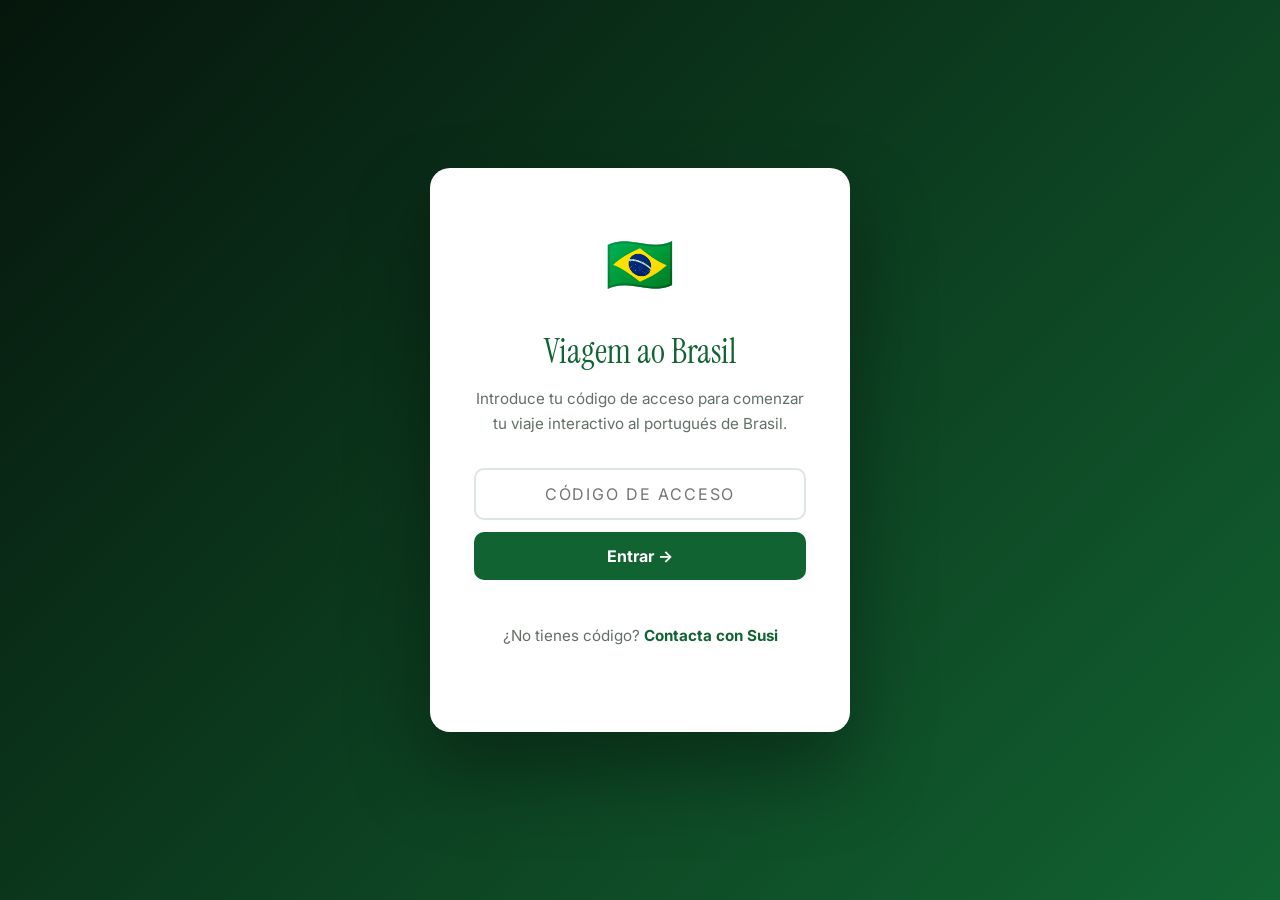
==== index.html @ 68c370e6 "Initial commit: Viagem ao Brasil interactive Portuguese learning app Trip-map style app with access " ====
<!DOCTYPE html>
<html lang="es">
<head>
  <meta charset="UTF-8">
  <meta name="viewport" content="width=device-width, initial-scale=1.0">
  <title>Viagem ao Brasil — LinguaGym</title>
  <meta name="robots" content="noindex">
  <link rel="preconnect" href="https://fonts.googleapis.com">
  <link rel="preconnect" href="https://fonts.gstatic.com" crossorigin>
  <link href="https://fonts.googleapis.com/css2?family=Instrument+Serif&family=Inter:wght@400;700;800;900&display=swap" rel="stylesheet">
  <link rel="stylesheet" href="style.css">
</head>
<body data-page="index">

  <!-- ACCESS GATE -->
  <div class="access-gate" id="access-gate" style="display:none">
    <div class="gate-card">
      <div class="gate-flag">🇧🇷</div>
      <h1>Viagem ao Brasil</h1>
      <p>Introduce tu código de acceso para comenzar tu viaje interactivo al portugués de Brasil.</p>
      <form class="gate-form" id="code-form">
        <input
          type="text"
          id="code-input"
          placeholder="CÓDIGO DE ACCESO"
          autocomplete="off"
          spellcheck="false"
          maxlength="20"
        >
        <button type="submit">Entrar →</button>
        <p class="gate-error" id="code-error"></p>
      </form>
      <p class="gate-footer">¿No tienes código? <a href="mailto:info@linguasat.com">Contacta con Susi</a></p>
    </div>
  </div>

  <!-- HEADER -->
  <header class="vab-header">
    <a class="vab-brand" href="../website/index.html" title="Volver a LinguaSAT">
      <img src="../website/logo.png" alt="LinguaSAT" onerror="this.style.display='none';this.nextElementSibling.style.display='block'">
      <span style="display:none;font-weight:900;color:var(--green-700);font-size:1.1rem">LinguaSAT</span>
    </a>
    <div class="vab-header-right">
      <span class="progress-label">Tu progreso</span>
      <div class="progress-bar-outer">
        <div class="progress-bar-inner" id="progress-bar"></div>
      </div>
      <span class="progress-text" id="progress-text">0/6 destinos</span>
      <button class="logout-btn" id="logout-btn" title="Cerrar sesión">Salir</button>
    </div>
  </header>

  <!-- MAIN -->
  <main class="vab-main">
    <section class="hero-section">
      <p class="eyebrow">LinguaGym · Viagem ao Brasil</p>
      <h1>Tu viaje interactivo<br>al portugués</h1>
      <p class="hero-sub">Aprende vocabulario, diálogos y cultura brasileña a través de seis destinos. Completa cada parada para desbloquear la siguiente.</p>
    </section>

    <div class="destinations-grid" id="destinations-grid">
      <!-- Populated by JS -->
    </div>
  </main>

  <footer class="vab-footer">
    <p>Viagem ao Brasil · <a href="../website/index.html">LinguaSAT</a> · Susi de Albuquerque Teixeira</p>
  </footer>

  <script src="app.js"></script>
</body>
</html>
---- style.css ----
:root {
  --green-950: #06160c;
  --green-700: #126332;
  --green-500: #19a65a;
  --green-100: #e8f5eb;
  --yellow: #f4d653;
  --blue: #263a8b;
  --ink: #132018;
  --muted: #617066;
  --line: #dce7df;
  --paper: #ffffff;
  --soft: #f5f9f3;
  --radius: 10px;
  --serif: "Instrument Serif", Georgia, serif;
  --sans: "Inter", Arial, sans-serif;
}

* { box-sizing: border-box; margin: 0; padding: 0; }

body {
  font-family: var(--sans);
  color: var(--ink);
  background: var(--soft);
  line-height: 1.6;
  -webkit-font-smoothing: antialiased;
  min-height: 100vh;
}

img { max-width: 100%; display: block; }
a { color: inherit; text-decoration: none; }

/* ── ACCESS GATE ─────────────────────────────────────── */
.access-gate {
  position: fixed;
  inset: 0;
  background: linear-gradient(135deg, var(--green-950) 0%, var(--green-700) 100%);
  display: flex;
  align-items: center;
  justify-content: center;
  z-index: 100;
  padding: 24px;
}

.gate-card {
  background: white;
  border-radius: 20px;
  padding: 52px 44px;
  max-width: 420px;
  width: 100%;
  text-align: center;
  box-shadow: 0 40px 80px rgba(0,0,0,.35);
}

.gate-flag { font-size: 3.5rem; margin-bottom: 16px; }

.gate-card h1 {
  font-family: var(--serif);
  font-size: 2.1rem;
  font-weight: 400;
  color: var(--green-700);
  margin-bottom: 8px;
}

.gate-card > p {
  color: var(--muted);
  font-size: .95rem;
  margin-bottom: 32px;
}

.gate-form { display: flex; flex-direction: column; gap: 12px; }

.gate-form input {
  padding: 14px 16px;
  border: 2px solid var(--line);
  border-radius: var(--radius);
  font-size: 1rem;
  font-family: var(--sans);
  text-align: center;
  letter-spacing: .12em;
  text-transform: uppercase;
  outline: none;
  transition: border-color .2s;
}

.gate-form input:focus { border-color: var(--green-500); }
.gate-form input.error { border-color: #e53e3e; animation: shake .3s ease; }

@keyframes shake {
  0%,100% { transform: translateX(0); }
  25% { transform: translateX(-8px); }
  75% { transform: translateX(8px); }
}

.gate-form button {
  padding: 14px;
  background: var(--green-700);
  color: white;
  border: none;
  border-radius: var(--radius);
  font-size: 1rem;
  font-weight: 700;
  font-family: var(--sans);
  cursor: pointer;
  transition: background .2s;
}

.gate-form button:hover { background: var(--green-500); }

.gate-error {
  color: #e53e3e;
  font-size: .88rem;
  margin-top: 8px;
}

.gate-footer {
  margin-top: 24px;
  font-size: .85rem;
  color: var(--muted);
}

.gate-footer a { color: var(--green-700); font-weight: 700; }

/* ── HEADER ──────────────────────────────────────────── */
.vab-header {
  position: sticky;
  top: 0;
  z-index: 50;
  background: white;
  border-bottom: 1px solid var(--line);
  padding: 0 28px;
  height: 66px;
  display: flex;
  align-items: center;
  justify-content: space-between;
  gap: 20px;
}

.vab-brand img { height: 38px; width: auto; }

.vab-header-right {
  display: flex;
  align-items: center;
  gap: 12px;
  flex: 1;
  justify-content: flex-end;
}

.progress-label {
  font-size: .78rem;
  font-weight: 700;
  color: var(--muted);
  white-space: nowrap;
}

.progress-bar-outer {
  flex: 1;
  max-width: 200px;
  height: 8px;
  background: var(--line);
  border-radius: 999px;
  overflow: hidden;
}

.progress-bar-inner {
  height: 100%;
  background: var(--green-500);
  border-radius: 999px;
  transition: width .6s ease;
  width: 0%;
}

.progress-text {
  font-size: .85rem;
  font-weight: 800;
  color: var(--green-700);
  white-space: nowrap;
}

.logout-btn {
  background: none;
  border: 1px solid var(--line);
  border-radius: var(--radius);
  padding: 6px 11px;
  cursor: pointer;
  font-size: .9rem;
  color: var(--muted);
  transition: all .2s;
}

.logout-btn:hover { border-color: var(--green-700); color: var(--green-700); }

/* ── TRIP MAP ────────────────────────────────────────── */
.vab-main { max-width: 1100px; margin: 0 auto; padding: 56px 24px 80px; }

.hero-section { text-align: center; margin-bottom: 60px; }

.eyebrow {
  font-size: .78rem;
  font-weight: 900;
  letter-spacing: .1em;
  text-transform: uppercase;
  color: var(--green-500);
  margin-bottom: 12px;
}

.hero-section h1 {
  font-family: var(--serif);
  font-size: clamp(2.8rem, 6vw, 5.2rem);
  font-weight: 400;
  color: var(--green-700);
  line-height: 1.04;
  margin-bottom: 16px;
}

.hero-sub {
  color: var(--muted);
  font-size: 1.08rem;
  max-width: 520px;
  margin: 0 auto;
}

.destinations-grid {
  display: grid;
  grid-template-columns: repeat(3, 1fr);
  gap: 20px;
}

.dest-card {
  background: white;
  border: 1.5px solid var(--line);
  border-radius: 14px;
  padding: 28px 24px;
  display: flex;
  flex-direction: column;
  gap: 10px;
  transition: transform .2s, box-shadow .2s;
}

.dest-card:not(.locked):hover {
  transform: translateY(-4px);
  box-shadow: 0 16px 40px rgba(7,61,27,.12);
}

.dest-card.locked { opacity: .5; filter: grayscale(.5); }
.dest-card.done { border-color: var(--green-500); background: var(--green-100); }

.dest-number {
  font-size: .7rem;
  font-weight: 900;
  letter-spacing: .12em;
  color: var(--muted);
  text-transform: uppercase;
}

.dest-emoji { font-size: 2.4rem; }

.dest-info h3 {
  font-size: 1.12rem;
  font-weight: 800;
  margin-bottom: 2px;
}

.dest-subtitle {
  font-size: .78rem;
  font-weight: 700;
  color: var(--green-700);
  text-transform: uppercase;
  letter-spacing: .05em;
  margin-bottom: 6px;
}

.dest-desc { font-size: .88rem; color: var(--muted); line-height: 1.5; }

.dest-status { margin-top: auto; padding-top: 8px; }

.badge {
  display: inline-flex;
  align-items: center;
  padding: 8px 16px;
  border-radius: 999px;
  font-size: .82rem;
  font-weight: 800;
}

.done-badge { background: var(--green-700); color: white; }
.locked-badge { background: var(--line); color: var(--muted); }
.start-badge { background: var(--green-700); color: white; transition: background .2s; }
.start-badge:hover { background: var(--green-500); }

/* ── LESSON HEADER ───────────────────────────────────── */
.lesson-header {
  position: sticky;
  top: 0;
  z-index: 50;
  background: white;
  border-bottom: 1px solid var(--line);
  padding: 0 28px;
  height: 66px;
  display: flex;
  align-items: center;
  gap: 16px;
}

.back-link {
  display: inline-flex;
  align-items: center;
  gap: 6px;
  font-size: .88rem;
  font-weight: 700;
  color: var(--muted);
  transition: color .2s;
  white-space: nowrap;
}

.back-link:hover { color: var(--green-700); }

.lesson-title-header {
  font-family: var(--serif);
  font-size: 1.15rem;
  color: var(--ink);
}

.lesson-steps {
  display: flex;
  align-items: center;
  gap: 4px;
  margin-left: auto;
}

.step {
  display: flex;
  align-items: center;
  gap: 7px;
  padding: 6px 14px;
  border-radius: 999px;
  font-size: .8rem;
  font-weight: 700;
  color: var(--muted);
  transition: all .2s;
}

.step.active { background: var(--green-100); color: var(--green-700); }
.step.done { color: var(--green-500); }

.step-num {
  width: 20px;
  height: 20px;
  border-radius: 50%;
  background: var(--line);
  display: flex;
  align-items: center;
  justify-content: center;
  font-size: .72rem;
  font-weight: 900;
  flex-shrink: 0;
}

.step.active .step-num { background: var(--green-700); color: white; }
.step.done .step-num { background: var(--green-500); color: white; }

/* ── LESSON CONTENT ──────────────────────────────────── */
.lesson-main {
  max-width: 780px;
  margin: 0 auto;
  padding: 48px 24px 80px;
}

.phase { display: none; }
.phase.active { display: block; animation: fadeIn .3s ease; }

@keyframes fadeIn { from { opacity: 0; transform: translateY(8px); } to { opacity: 1; transform: none; } }

.phase-heading { margin-bottom: 36px; }
.phase-heading h2 {
  font-family: var(--serif);
  font-size: 2.1rem;
  font-weight: 400;
  color: var(--green-700);
  margin-bottom: 8px;
}
.phase-heading p { color: var(--muted); font-size: 1rem; }

/* ── VOCABULARY ──────────────────────────────────────── */
.vocab-hint-text {
  text-align: center;
  font-size: .85rem;
  color: var(--muted);
  margin-bottom: 24px;
}

.vocab-grid {
  display: grid;
  grid-template-columns: repeat(2, 1fr);
  gap: 14px;
  margin-bottom: 36px;
}

.vocab-card {
  background: white;
  border: 2px solid var(--line);
  border-radius: 12px;
  padding: 24px 20px;
  cursor: pointer;
  text-align: center;
  user-select: none;
  transition: all .2s;
}

.vocab-card:hover { border-color: var(--green-500); transform: translateY(-2px); }
.vocab-card.revealed { border-color: var(--green-700); background: var(--green-100); }

.vocab-pt {
  font-family: var(--serif);
  font-size: 1.55rem;
  font-weight: 400;
  color: var(--ink);
  margin-bottom: 4px;
}

.vocab-hint-word {
  font-size: .75rem;
  color: var(--muted);
  margin-bottom: 10px;
}

.vocab-es {
  font-size: .96rem;
  font-weight: 700;
  color: var(--green-700);
  opacity: 0;
  transition: opacity .25s;
}

.vocab-card.revealed .vocab-es { opacity: 1; }

/* ── DIALOGUE ────────────────────────────────────────── */
.dialogue-scene {
  background: white;
  border: 1px solid var(--line);
  border-radius: 14px;
  padding: 32px;
  margin-bottom: 28px;
}

.scene-label {
  font-size: .74rem;
  font-weight: 900;
  text-transform: uppercase;
  letter-spacing: .08em;
  color: var(--muted);
  margin-bottom: 24px;
  padding-bottom: 12px;
  border-bottom: 1px solid var(--line);
}

.dialogue-line {
  display: flex;
  gap: 14px;
  margin-bottom: 20px;
  align-items: flex-start;
}

.speaker {
  font-size: .74rem;
  font-weight: 900;
  text-transform: uppercase;
  color: var(--green-700);
  min-width: 64px;
  padding-top: 4px;
  letter-spacing: .04em;
}

.line-text { font-size: 1rem; color: var(--ink); line-height: 1.65; }

.fill-select {
  display: inline-block;
  padding: 3px 10px;
  border: 2px solid var(--green-500);
  border-radius: 6px;
  background: white;
  font-size: .94rem;
  font-family: var(--sans);
  color: var(--ink);
  cursor: pointer;
  outline: none;
  transition: border-color .2s;
  margin: 0 2px;
}

.fill-select.correct { border-color: var(--green-500); background: var(--green-100); color: var(--green-700); }
.fill-select.incorrect { border-color: #e53e3e; background: #fff5f5; color: #c53030; }

/* ── QUIZ ────────────────────────────────────────────── */
.quiz-question {
  background: white;
  border: 1.5px solid var(--line);
  border-radius: 14px;
  padding: 28px;
  margin-bottom: 16px;
  transition: border-color .2s;
}

.quiz-question.answered { border-color: var(--green-100); }

.question-num {
  font-size: .72rem;
  font-weight: 900;
  text-transform: uppercase;
  letter-spacing: .07em;
  color: var(--muted);
  margin-bottom: 10px;
}

.question-text {
  font-size: 1.08rem;
  font-weight: 700;
  color: var(--ink);
  margin-bottom: 18px;
  line-height: 1.4;
}

.options { display: flex; flex-direction: column; gap: 10px; }

.option {
  display: flex;
  align-items: center;
  gap: 12px;
  padding: 12px 16px;
  border: 2px solid var(--line);
  border-radius: 10px;
  cursor: pointer;
  font-size: .95rem;
  color: var(--ink);
  background: white;
  text-align: left;
  width: 100%;
  font-family: var(--sans);
  transition: all .18s;
}

.option:hover:not(:disabled) { border-color: var(--green-500); background: var(--green-100); }
.option.correct { border-color: var(--green-500); background: var(--green-100); color: var(--green-700); }
.option.incorrect { border-color: #e53e3e; background: #fff5f5; color: #c53030; }
.option:disabled { cursor: default; }

.option-letter {
  width: 28px;
  height: 28px;
  border-radius: 50%;
  background: var(--line);
  display: flex;
  align-items: center;
  justify-content: center;
  font-size: .76rem;
  font-weight: 900;
  flex-shrink: 0;
  transition: all .18s;
}

.option.correct .option-letter { background: var(--green-700); color: white; }
.option.incorrect .option-letter { background: #e53e3e; color: white; }

/* ── COMPLETION SCREEN ───────────────────────────────── */
.completion {
  text-align: center;
  padding: 60px 24px;
  display: none;
}

.completion.show { display: block; animation: fadeIn .4s ease; }

.completion-emoji { font-size: 4.5rem; margin-bottom: 20px; }

.completion h2 {
  font-family: var(--serif);
  font-size: 2.6rem;
  font-weight: 400;
  color: var(--green-700);
  margin-bottom: 12px;
}

.completion-score {
  font-size: 1.3rem;
  font-weight: 800;
  color: var(--ink);
  margin-bottom: 12px;
}

.completion-msg {
  color: var(--muted);
  max-width: 440px;
  margin: 0 auto 36px;
  font-size: 1.02rem;
}

.completion-actions {
  display: flex;
  gap: 12px;
  justify-content: center;
  flex-wrap: wrap;
}

/* ── BUTTONS ─────────────────────────────────────────── */
.btn {
  display: inline-flex;
  align-items: center;
  gap: 8px;
  padding: 13px 26px;
  border-radius: var(--radius);
  font-size: .96rem;
  font-weight: 700;
  border: none;
  cursor: pointer;
  transition: all .2s;
  font-family: var(--sans);
}

.btn-primary { background: var(--green-700); color: white; }
.btn-primary:hover { background: var(--green-500); }
.btn-secondary { background: white; color: var(--ink); border: 2px solid var(--line); }
.btn-secondary:hover { border-color: var(--green-700); color: var(--green-700); }

.lesson-nav {
  display: flex;
  justify-content: space-between;
  align-items: center;
  margin-top: 40px;
  padding-top: 24px;
  border-top: 1px solid var(--line);
}

/* ── FOOTER ──────────────────────────────────────────── */
.vab-footer {
  text-align: center;
  padding: 24px;
  color: var(--muted);
  font-size: .85rem;
  border-top: 1px solid var(--line);
  background: white;
}

.vab-footer a { color: var(--green-700); font-weight: 700; }

/* ── RESPONSIVE ──────────────────────────────────────── */
@media (max-width: 768px) {
  .destinations-grid { grid-template-columns: 1fr; }
  .vocab-grid { grid-template-columns: 1fr; }
  .lesson-steps { display: none; }
  .gate-card { padding: 36px 24px; }
  .progress-label { display: none; }
  .progress-bar-outer { max-width: 120px; }
  .vab-header, .lesson-header { padding: 0 16px; }
  .dialogue-scene { padding: 20px; }
}
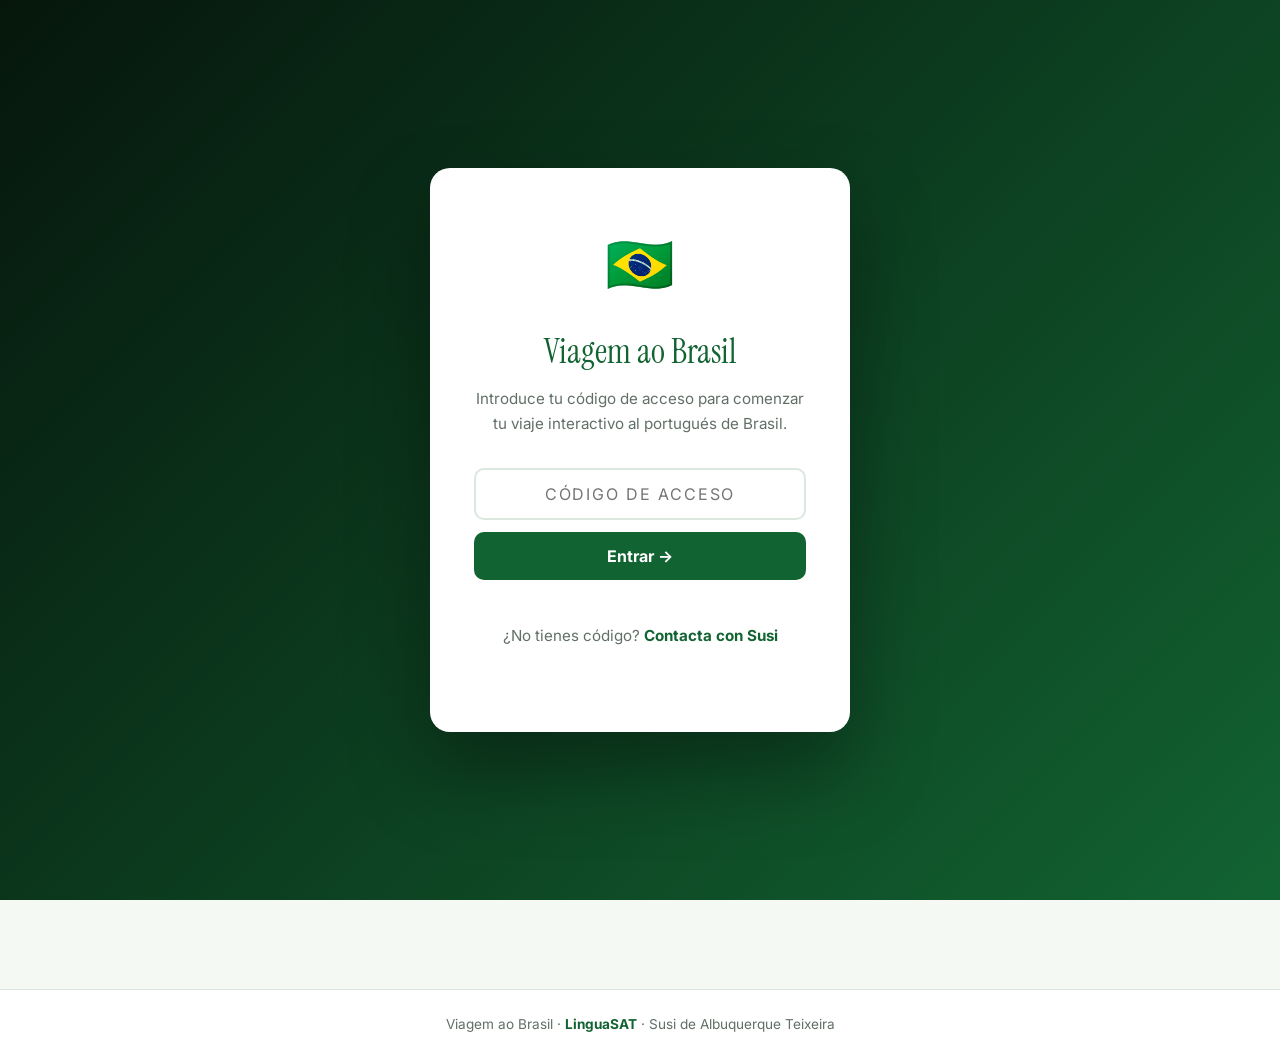
==== commit f4ea5196: "Add course introduction section with welcome videos Mirrors Moodle's "Introdução - Bem-vindos ao nos" ====
--- a/index.html
+++ b/index.html
@@ -45,7 +45,7 @@
       <div class="progress-bar-outer">
         <div class="progress-bar-inner" id="progress-bar"></div>
       </div>
-      <span class="progress-text" id="progress-text">0/6 destinos</span>
+      <span class="progress-text" id="progress-text">0/3 aulas</span>
       <button class="logout-btn" id="logout-btn" title="Cerrar sesión">Salir</button>
     </div>
   </header>
@@ -55,10 +55,26 @@
     <section class="hero-section">
       <p class="eyebrow">LinguaGym · Viagem ao Brasil</p>
       <h1>Tu viaje interactivo<br>al portugués</h1>
-      <p class="hero-sub">Aprende vocabulario, diálogos y cultura brasileña a través de seis destinos. Completa cada parada para desbloquear la siguiente.</p>
+      <p class="hero-sub">Aprende vocabulario, diálogos y cultura brasileña a través de etapas y aulas. Completa cada aula para desbloquear la siguiente.</p>
     </section>
 
-    <div class="destinations-grid" id="destinations-grid">
+    <section class="etapa-block">
+      <h2 class="etapa-heading">🇧🇷 Introdução</h2>
+      <div class="destinations-grid">
+        <a class="dest-card" href="introducao.html" style="text-decoration:none">
+          <div class="dest-number">Antes de empezar</div>
+          <div class="dest-emoji">🎬</div>
+          <div class="dest-info">
+            <h3>Bem-vindos ao curso</h3>
+            <p class="dest-subtitle">2 vídeos de presentación</p>
+            <p class="dest-desc">Conoce el curso y a tu profesora antes de empezar tu viaje.</p>
+          </div>
+          <div class="dest-status"><span class="badge start-badge">Ver vídeos →</span></div>
+        </a>
+      </div>
+    </section>
+
+    <div id="etapas-container">
       <!-- Populated by JS -->
     </div>
   </main>
--- a/style.css
+++ b/style.css
@@ -219,6 +219,19 @@
   margin: 0 auto;
 }
 
+.etapa-block { margin-bottom: 48px; }
+.etapa-block:last-child { margin-bottom: 0; }
+
+.etapa-heading {
+  font-family: var(--serif);
+  font-size: 1.7rem;
+  font-weight: 400;
+  color: var(--green-700);
+  margin-bottom: 20px;
+  padding-bottom: 12px;
+  border-bottom: 2px solid var(--line);
+}
+
 .destinations-grid {
   display: grid;
   grid-template-columns: repeat(3, 1fr);
@@ -598,6 +611,53 @@
   gap: 12px;
   justify-content: center;
   flex-wrap: wrap;
+}
+
+/* ── VIDEO PLAYER ────────────────────────────────────── */
+.video-block { margin-bottom: 40px; }
+
+.video-block-label {
+  font-size: .78rem;
+  font-weight: 900;
+  text-transform: uppercase;
+  letter-spacing: .08em;
+  color: var(--green-700);
+  margin-bottom: 10px;
+}
+
+.video-wrapper {
+  position: relative;
+  width: 100%;
+  background: var(--green-950);
+  border-radius: 14px;
+  overflow: hidden;
+  box-shadow: 0 12px 32px rgba(7,61,27,.15);
+}
+
+.video-wrapper video {
+  width: 100%;
+  display: block;
+  max-height: 70vh;
+}
+
+.intro-hero {
+  text-align: center;
+  margin-bottom: 40px;
+}
+
+.intro-hero h1 {
+  font-family: var(--serif);
+  font-size: clamp(2.2rem, 4.5vw, 3.2rem);
+  font-weight: 400;
+  color: var(--green-700);
+  margin-bottom: 12px;
+}
+
+.intro-hero p {
+  color: var(--muted);
+  font-size: 1.05rem;
+  max-width: 560px;
+  margin: 0 auto;
 }
 
 /* ── BUTTONS ─────────────────────────────────────────── */
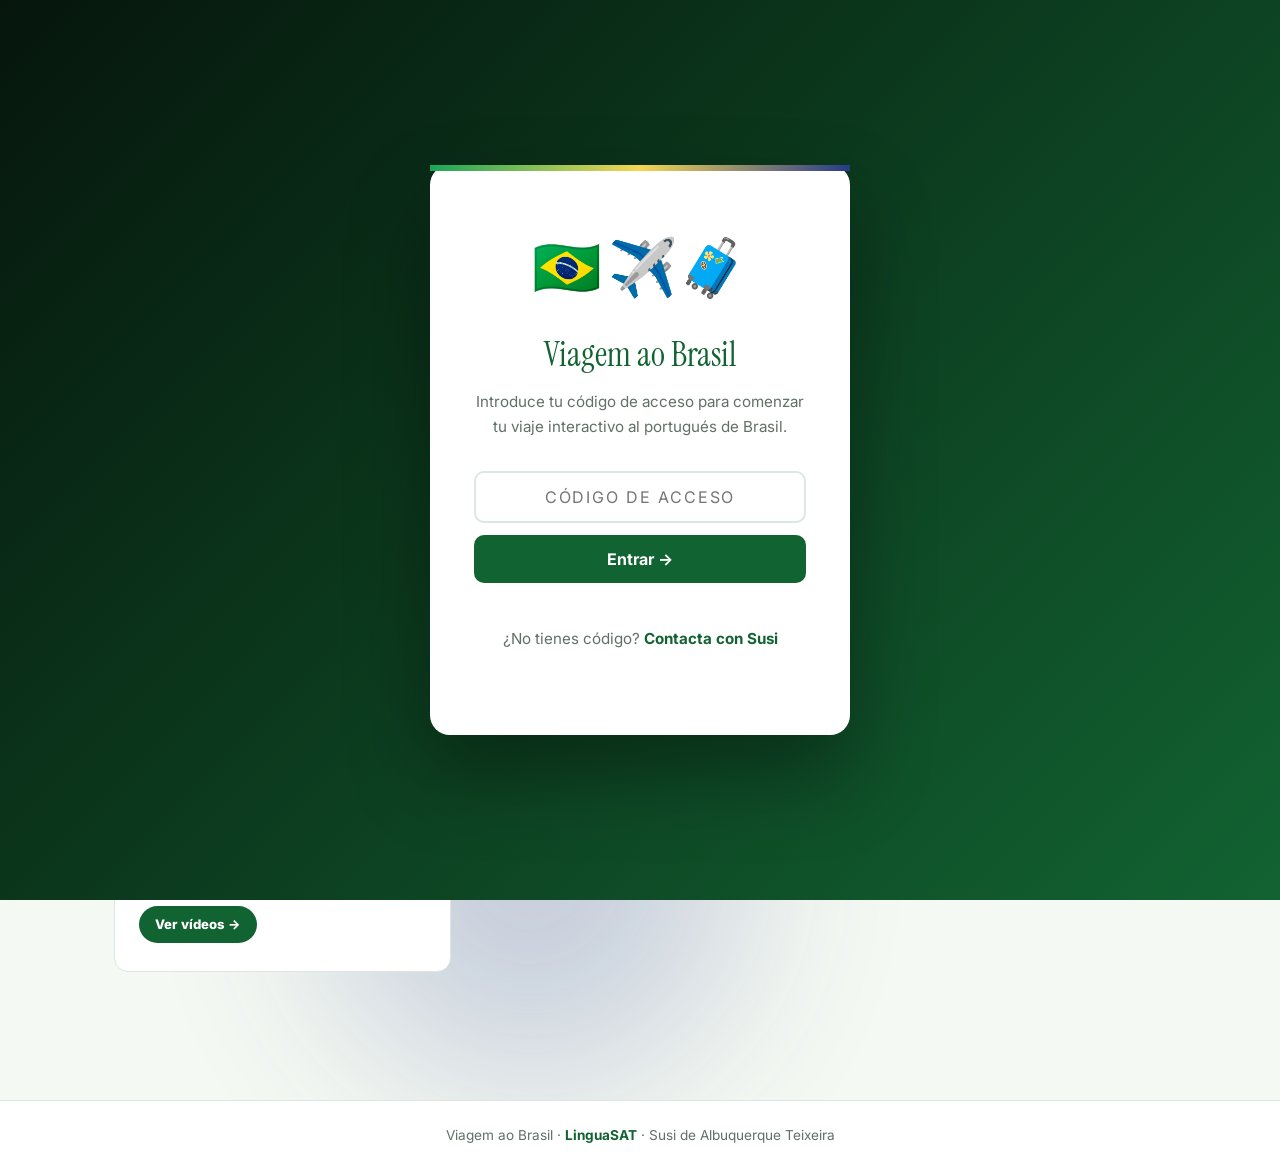
==== commit 1d3f43e1: "Add tropical Brazil-inspired styling and real LinguaSAT logo - Green/yellow/blue blurred blob backgr" ====
--- a/index.html
+++ b/index.html
@@ -12,10 +12,15 @@
 </head>
 <body data-page="index">
 
+  <!-- TROPICAL BACKGROUND -->
+  <div class="bg-blob bg-blob-green"></div>
+  <div class="bg-blob bg-blob-yellow"></div>
+  <div class="bg-blob bg-blob-blue"></div>
+
   <!-- ACCESS GATE -->
   <div class="access-gate" id="access-gate" style="display:none">
     <div class="gate-card">
-      <div class="gate-flag">🇧🇷</div>
+      <div class="gate-flag">🇧🇷<span>✈️🧳</span></div>
       <h1>Viagem ao Brasil</h1>
       <p>Introduce tu código de acceso para comenzar tu viaje interactivo al portugués de Brasil.</p>
       <form class="gate-form" id="code-form">
@@ -37,7 +42,7 @@
   <!-- HEADER -->
   <header class="vab-header">
     <a class="vab-brand" href="../website/index.html" title="Volver a LinguaSAT">
-      <img src="../website/logo.png" alt="LinguaSAT" onerror="this.style.display='none';this.nextElementSibling.style.display='block'">
+      <img src="logo-original.png" alt="LinguaSAT" onerror="this.style.display='none';this.nextElementSibling.style.display='block'">
       <span style="display:none;font-weight:900;color:var(--green-700);font-size:1.1rem">LinguaSAT</span>
     </a>
     <div class="vab-header-right">
@@ -53,9 +58,11 @@
   <!-- MAIN -->
   <main class="vab-main">
     <section class="hero-section">
+      <p class="hero-icon">✈️ 🧳 🌴</p>
       <p class="eyebrow">LinguaGym · Viagem ao Brasil</p>
       <h1>Tu viaje interactivo<br>al portugués</h1>
       <p class="hero-sub">Aprende vocabulario, diálogos y cultura brasileña a través de etapas y aulas. Completa cada aula para desbloquear la siguiente.</p>
+      <div class="hero-divider"></div>
     </section>
 
     <section class="etapa-block">
--- a/style.css
+++ b/style.css
@@ -24,10 +24,27 @@
   line-height: 1.6;
   -webkit-font-smoothing: antialiased;
   min-height: 100vh;
+  position: relative;
+  overflow-x: hidden;
 }
 
 img { max-width: 100%; display: block; }
 a { color: inherit; text-decoration: none; }
+
+/* ── TROPICAL BACKGROUND BLOBS ───────────────────────── */
+.bg-blob {
+  position: fixed;
+  border-radius: 50%;
+  filter: blur(90px);
+  opacity: .22;
+  z-index: 0;
+  pointer-events: none;
+}
+.bg-blob-green { top: -120px; left: -120px; width: 380px; height: 380px; background: var(--green-500); }
+.bg-blob-yellow { top: 160px; right: -160px; width: 440px; height: 440px; background: var(--yellow); }
+.bg-blob-blue { bottom: -180px; left: 25%; width: 420px; height: 420px; background: var(--blue); }
+
+.vab-header, .access-gate, .vab-main, .vab-footer, .lesson-header, .lesson-main { position: relative; z-index: 1; }
 
 /* ── ACCESS GATE ─────────────────────────────────────── */
 .access-gate {
@@ -49,9 +66,12 @@
   width: 100%;
   text-align: center;
   box-shadow: 0 40px 80px rgba(0,0,0,.35);
+  border-top: 6px solid;
+  border-image: linear-gradient(90deg, var(--green-500), var(--yellow), var(--blue)) 1;
 }
 
 .gate-flag { font-size: 3.5rem; margin-bottom: 16px; }
+.gate-flag span { margin-left: 6px; }
 
 .gate-card h1 {
   font-family: var(--serif);
@@ -194,6 +214,20 @@
 
 .hero-section { text-align: center; margin-bottom: 60px; }
 
+.hero-icon {
+  font-size: 2.8rem;
+  margin-bottom: 8px;
+  letter-spacing: 4px;
+}
+
+.hero-divider {
+  width: 130px;
+  height: 5px;
+  margin: 26px auto 0;
+  border-radius: 999px;
+  background: linear-gradient(90deg, var(--green-500), var(--yellow), var(--blue));
+}
+
 .eyebrow {
   font-size: .78rem;
   font-weight: 900;
